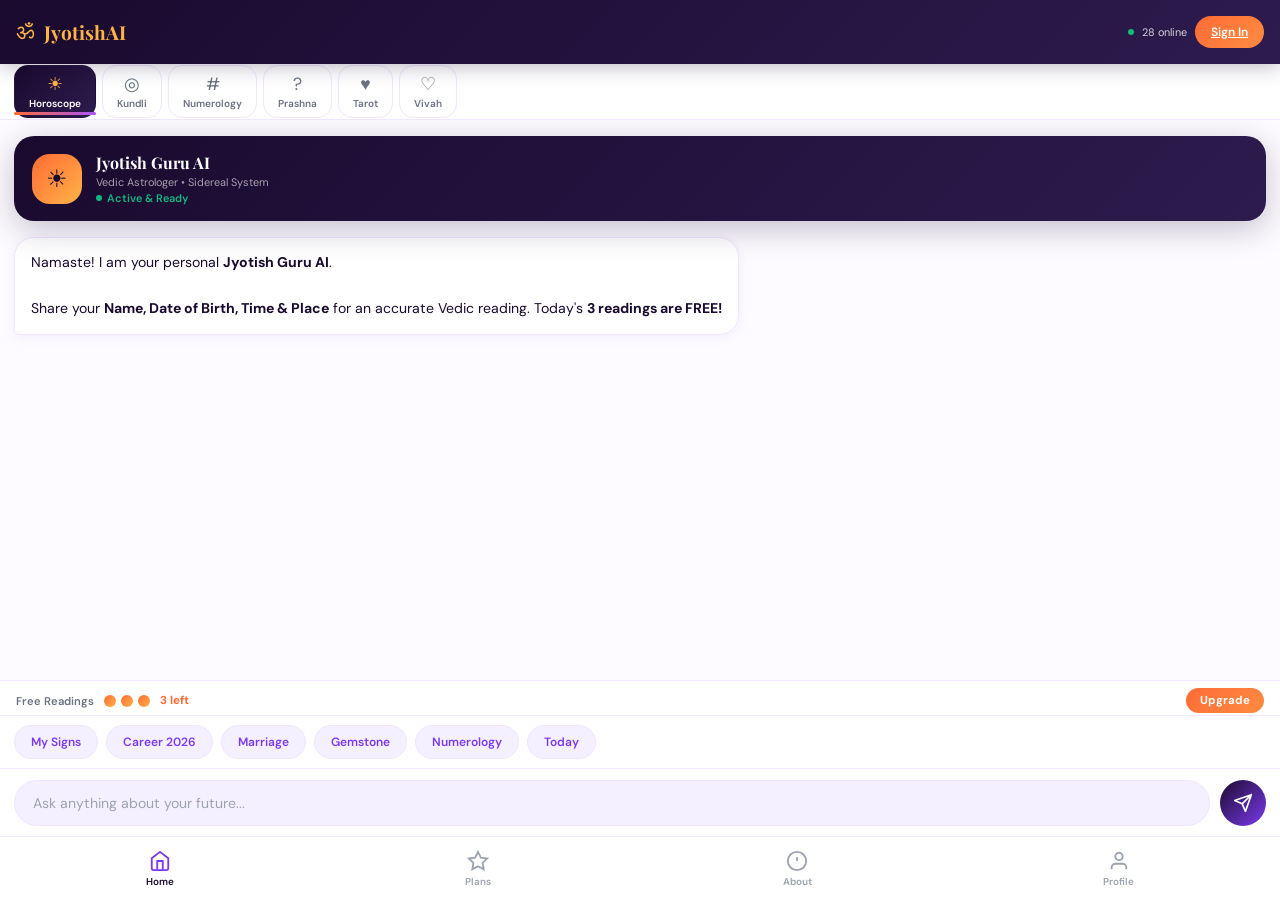
==== index.html @ c4729903 "Update index.html" ====
<!DOCTYPE html>
<html lang="en">
<head>
<meta charset="UTF-8">
<meta name="viewport" content="width=device-width,initial-scale=1.0,maximum-scale=1.0">
<title>JyotishAI - Your Personal Vedic Astrologer</title>
<link href="https://fonts.googleapis.com/css2?family=DM+Sans:wght@300;400;500;600&family=Playfair+Display:ital,wght@0,500;0,700;1,400&display=swap" rel="stylesheet">
<link rel="stylesheet" href="style.css?v=34">
</head>
<body>

<!-- TOP BAR -->
<header class="topbar">
  <div class="tb-left">
    <span class="tb-om">&#x950;</span><span class="tb-logo"><span class="tb-logo-main">Jyotish</span><span>AI</span></span>
  </div>
  <div class="tb-right">
    <div class="live-dot"></div>
    <span class="live-txt" id="lc">28 online</span>
    <a class="tb-login" id="loginBtn" href="login.html">Sign In</a>
    <div class="tb-user" id="userPill" onclick="showProfile()" style="display:none">
      <div class="tb-avatar" id="uav">R</div>
      <span class="tb-uname" id="unm">User</span>
    </div>
  </div>
</header>

<!-- CATEGORY TABS -->
<div class="cats" id="catBar">
  <button class="cat active" onclick="setCategory('horoscope',this)">
    <span class="cat-icon">&#9728;</span>
    <span>Horoscope</span>
  </button>
  <button class="cat" onclick="setCategory('kundli',this)">
    <span class="cat-icon">&#9678;</span>
    <span>Kundli</span>
  </button>
  <button class="cat" onclick="setCategory('numerology',this)">
    <span class="cat-icon">&#35;</span>
    <span>Numerology</span>
  </button>
  <button class="cat" onclick="setCategory('prashna',this)">
    <span class="cat-icon">&#63;</span>
    <span>Prashna</span>
  </button>
  <button class="cat" onclick="setCategory('tarot',this)">
    <span class="cat-icon">&#9829;</span>
    <span>Tarot</span>
  </button>
  <button class="cat" onclick="setCategory('vivah',this)">
    <span class="cat-icon">&#9825;</span>
    <span>Vivah</span>
  </button>
</div>

<!-- CHAT AREA -->
<main class="chat-main">
  <div class="msgs" id="ms">
    <!-- Welcome card -->
    <div class="welcome-card">
      <div class="wc-avatar">&#9728;</div>
      <div class="wc-content">
        <div class="wc-name">Jyotish Guru AI</div>
        <div class="wc-sub">Vedic Astrologer &bull; Sidereal System</div>
        <div class="wc-status"><span class="wc-dot"></span> Active & Ready</div>
      </div>
    </div>

    <div class="msg ai">
      <div class="msg-bubble">
        Namaste! I am your personal <strong>Jyotish Guru AI</strong>.<br><br>
        Share your <strong>Name, Date of Birth, Time & Place</strong> for an accurate Vedic reading. Today's <strong>3 readings are FREE!</strong>
      </div>
    </div>
  </div>

  <!-- FREE READINGS -->
  <div class="free-bar" id="fb" style="display:none">
    <span class="fb-label">Free Readings</span>
    <div class="fb-dots">
      <span class="fb-dot on" id="d1"></span>
      <span class="fb-dot on" id="d2"></span>
      <span class="fb-dot on" id="d3"></span>
    </div>
    <span class="fb-count" id="fc">3 left</span>
    <a href="plans.html" class="fb-upgrade">Upgrade</a>
  </div>
</main>

<!-- QUICK PROMPTS -->
<div class="qprompts" id="qp" style="display:none">
  <div class="qp-scroll">
    <button class="qp" onclick="qa('What is my Sun sign, Moon sign and Ascendant?')">My Signs</button>
    <button class="qp" onclick="qa('What is my career and job prediction for 2026?')">Career 2026</button>
    <button class="qp" onclick="qa('When will I get married? What is my marriage prediction?')">Marriage</button>
    <button class="qp" onclick="qa('What gemstone should I wear?')">Gemstone</button>
    <button class="qp" onclick="qa('Give me my numerology reading')">Numerology</button>
    <button class="qp" onclick="qa('What is today lucky for me?')">Today</button>
  </div>
</div>

<!-- INPUT -->
<!-- PDF FLOATING BUTTON - only for paid users -->
<div id="pdfFloating" style="display:none;position:fixed;bottom:calc(var(--nav-h) + var(--input-h) + 52px);right:16px;z-index:95">
  <button class="pdf-float-btn" onclick="generatePDF()">
    <span>&#128196;</span> Full Kundli PDF
  </button>
</div>

<div class="input-bar">
  <input class="chat-inp" id="ui" placeholder="Ask anything about your future..." disabled>
  <button class="send-btn" id="sb" onclick="sendMsg()" disabled>
    <svg width="20" height="20" viewBox="0 0 24 24" fill="none">
      <path d="M22 2L11 13M22 2L15 22L11 13M22 2L2 9L11 13" stroke="currentColor" stroke-width="2" stroke-linecap="round" stroke-linejoin="round"/>
    </svg>
  </button>
</div>

<!-- BOTTOM NAV -->
<nav class="bottom-nav">
  <a class="bn-item active" href="index.html">
    <svg width="22" height="22" viewBox="0 0 24 24" fill="none" stroke="currentColor" stroke-width="2"><path d="M3 9l9-7 9 7v11a2 2 0 01-2 2H5a2 2 0 01-2-2z"/><polyline points="9,22 9,12 15,12 15,22"/></svg>
    <span>Home</span>
  </a>
  <a class="bn-item" href="plans.html">
    <svg width="22" height="22" viewBox="0 0 24 24" fill="none" stroke="currentColor" stroke-width="2"><polygon points="12,2 15.09,8.26 22,9.27 17,14.14 18.18,21.02 12,17.77 5.82,21.02 7,14.14 2,9.27 8.91,8.26"/></svg>
    <span>Plans</span>
  </a>
  <a class="bn-item" href="about.html">
    <svg width="22" height="22" viewBox="0 0 24 24" fill="none" stroke="currentColor" stroke-width="2"><circle cx="12" cy="12" r="10"/><line x1="12" y1="8" x2="12" y2="12"/><line x1="12" y1="16" x2="12.01" y2="16"/></svg>
    <span>About</span>
  </a>
  <a class="bn-item" onclick="CU?showProfile():goLogin()">
    <svg width="22" height="22" viewBox="0 0 24 24" fill="none" stroke="currentColor" stroke-width="2"><path d="M20 21v-2a4 4 0 00-4-4H8a4 4 0 00-4 4v2"/><circle cx="12" cy="7" r="4"/></svg>
    <span>Profile</span>
  </a>
</nav>

<!-- PLANS SECTION (hidden by default) -->
<div class="section-overlay" id="plansSection">
  <div class="so-header">
    <button class="so-back" onclick="showSection('home')">&#8592; Back</button>
    <h2 class="so-title">Choose Your Plan</h2>
  </div>
  <div class="so-body">
    <div class="price-hero">
      <div class="ph-badge">SAVE 90%</div>
      <div class="ph-txt">Real astrologer charges <s>Rs 500-2000</s> per session</div>
      <div class="ph-sub">JyotishAI = Just Rs 6.60/day!</div>
    </div>
    <div class="plan-cards">
      <div class="plan-card">
        <div class="pc-name">Sadhak</div>
        <div class="pc-price">FREE</div>
        <div class="pc-desc">Start your cosmic journey</div>
        <ul class="pc-feats">
          <li>3 readings per day</li>
          <li>All Vedic topics</li>
          <li>Hindi & English</li>
        </ul>
        <button class="pc-btn outline" onclick="showSection('home')">Start Free</button>
      </div>
      <div class="plan-card featured">
        <div class="pc-tag">POPULAR</div>
        <div class="pc-name">Bhakt</div>
        <div class="pc-price">Rs 199 <span>/mo</span></div>
        <div class="pc-desc">Just Rs 6.60/day — unlimited!</div>
        <ul class="pc-feats">
          <li>Unlimited readings</li>
          <li>Full Kundli analysis</li>
          <li>Prashna Kundli</li>
          <li>Vivah Milan</li>
          <li>PDF reports</li>
        </ul>
        <button class="pc-btn" onclick="pay('Bhakt',199)">Get Bhakt</button>
      </div>

  </div>
</div>

<!-- ABOUT SECTION -->
<div class="section-overlay" id="aboutSection">
  <div class="so-header">
    <button class="so-back" onclick="showSection('home')">&#8592; Back</button>
    <h2 class="so-title">About JyotishAI</h2>
  </div>
  <div class="so-body">
    <div class="about-card">
      <div class="ac-icon">&#9728;</div>
      <h3>Ancient Wisdom, Modern AI</h3>
      <p>JyotishAI combines 5000+ years of Vedic astrology with advanced AI — giving you accurate, personalized readings instantly.</p>
    </div>
    <div class="about-feats">
      <div class="af-item"><span class="af-icon">&#9734;</span><span>Vedic Sidereal System</span></div>
      <div class="af-item"><span class="af-icon">&#9734;</span><span>Lahiri Ayanamsa</span></div>
      <div class="af-item"><span class="af-icon">&#9734;</span><span>Hindi & English</span></div>
      <div class="af-item"><span class="af-icon">&#9734;</span><span>Available 24/7</span></div>
      <div class="af-item"><span class="af-icon">&#9734;</span><span>All Vedic Topics</span></div>
      <div class="af-item"><span class="af-icon">&#9734;</span><span>Instant Responses</span></div>
    </div>
    <p class="about-note">JyotishAI is for spiritual guidance only. Always use your own judgment for major decisions.</p>
  </div>
</div>

<!-- UPGRADE OVERLAY -->
<div class="upg-overlay" id="ub" style="display:none">
  <div class="upg-card">
    <div class="upg-icon">&#9728;</div>
    <h3>3 Free Readings Used!</h3>
    <p>Upgrade to get unlimited readings for just Rs 6.60/day</p>
    <button class="pc-btn" onclick="showSection('plans');document.getElementById('ub').style.display='none'">See Plans</button>
    <button class="upg-skip" onclick="document.getElementById('ub').style.display='none'">Maybe Later</button>
  </div>
</div>

<!-- MODALS -->
<div class="ov" id="ovLogin" style="display:none">
  <div class="md">
    <button class="md-x" onclick="closeOv('login')">&#10005;</button>
    <div class="md-logo">&#9728;</div>
    <h2 class="md-title">Welcome Back</h2>
    <p class="md-sub">Sign in to your JyotishAI account</p>
    <div class="fg"><label class="fl">Email</label><input type="email" class="fi" id="lEmail" placeholder="your@email.com"></div>
    <div class="fg"><label class="fl">Password</label><input type="password" class="fi" id="lPass" placeholder="Enter password"></div>
    <div class="ferr" id="lErr" style="display:none"></div>
    <div class="fok" id="lOk" style="display:none"></div>
    <button class="md-btn" onclick="doLogin()">Sign In</button>
    <p class="md-sw">New here? <a onclick="switchOv('login','register')">Create account</a></p>
  </div>
</div>

<div class="ov" id="ovRegister" style="display:none">
  <div class="md">
    <button class="md-x" onclick="closeOv('register')">&#10005;</button>
    <div class="md-logo">&#10024;</div>
    <h2 class="md-title">Create Account</h2>
    <p class="md-sub">Free account — no credit card needed</p>
    <div class="fg"><label class="fl">Full Name</label><input type="text" class="fi" id="rName" placeholder="Your name"></div>
    <div class="fg"><label class="fl">Email</label><input type="email" class="fi" id="rEmail" placeholder="your@email.com"></div>
    <div class="fg"><label class="fl">Password (min 6)</label><input type="password" class="fi" id="rPass" placeholder="Create password"></div>
    <div class="fg"><label class="fl">Date of Birth</label><input type="date" class="fi" id="rDob"></div>
    <div class="fg"><label class="fl">Birth Time</label><input type="time" class="fi" id="rTime"></div>
    <div class="fg"><label class="fl">Birth Place</label><input type="text" class="fi" id="rPlace" placeholder="Chennai, Tamil Nadu"></div>
    <div class="ferr" id="rErr" style="display:none"></div>
    <div class="fok" id="rOk" style="display:none"></div>
    <button class="md-btn" onclick="doRegister()">Create Free Account</button>
    <p class="md-sw">Have account? <a onclick="switchOv('register','login')">Sign in</a></p>
  </div>
</div>

<div class="ov" id="ovProfile" style="display:none">
  <div class="md">
    <button class="md-x" onclick="closeOv('profile')">&#10005;</button>
    <div class="md-logo" id="pAvatar">R</div>
    <h2 class="md-title" id="pName">Namaste!</h2>
    <div class="p-plan-badge" id="pPlan">FREE</div>
    <div class="p-info">
      <div class="pi-row"><span class="pi-label">DOB</span><span id="pDob">-</span></div>
      <div class="pi-row"><span class="pi-label">Time</span><span id="pTime">-</span></div>
      <div class="pi-row"><span class="pi-label">Place</span><span id="pPlace">-</span></div>
    </div>
    <div class="p-readings">Today's readings: <strong id="pReadings">0/3</strong></div>
    <button class="md-btn" id="upgBtn" onclick="showSection('plans');closeOv('profile')">Upgrade Plan</button>
    <button class="md-btn outline" onclick="doLogout()">Sign Out</button>
  </div>
</div>

<script src="https://checkout.razorpay.com/v1/checkout.js"></script>
<script src="app.js?v=34"></script>
</body>
</html>
---- style.css ----
* { margin:0; padding:0; box-sizing:border-box; -webkit-tap-highlight-color:transparent; }
:root {
  --saffron: #FF6B35;
  --saffron2: #FF8C42;
  --gold: #FFB347;
  --deep: #1A0A2E;
  --deep2: #2D1B4E;
  --accent: #7C3AED;
  --accent2: #A855F7;
  --text: #1A0A2E;
  --text2: #6B7280;
  --text3: #9CA3AF;
  --border: #F0E6FF;
  --bg: #FDFBFF;
  --bg2: #F5F0FF;
  --success: #10B981;
  --nav-h: 64px;
  --top-h: 64px;
  --cat-h: 56px;
  --input-h: 68px;
}

html, body { height:100%; background:var(--bg); font-family:'DM Sans',sans-serif; color:var(--text); overflow:hidden; }

/* TOP BAR */
.topbar {
  position:fixed; top:0; left:0; right:0; height:var(--top-h);
  background:linear-gradient(135deg,var(--deep),var(--deep2));
  display:flex; align-items:center; justify-content:space-between;
  padding:0 16px; z-index:1000;
  box-shadow:0 2px 20px rgba(26,10,46,0.3);
}
.tb-left { display:flex; align-items:center; gap:10px; }
.tb-om { font-size:1.4rem; color:var(--gold); line-height:1; }
.tb-logo { font-family:'Playfair Display',serif; font-size:1.2rem; font-weight:700; }
.tb-logo span { color:var(--gold); }
.tb-logo-main { color:#fff; }
.tb-right { display:flex; align-items:center; gap:8px; }
.live-pill { display:flex; align-items:center; gap:5px; background:rgba(255,255,255,0.1); border:1px solid rgba(255,255,255,0.15); border-radius:20px; padding:5px 10px; }
.live-dot { width:6px; height:6px; border-radius:50%; background:var(--success); animation:pulse 2s infinite; }
.live-txt { font-size:0.68rem; color:rgba(255,255,255,0.8); }
@keyframes pulse { 0%,100%{opacity:1}50%{opacity:0.5} }
.tb-login { background:linear-gradient(135deg,var(--saffron),var(--saffron2)); color:#fff; border:none; padding:8px 16px; border-radius:20px; font-size:0.75rem; font-weight:600; cursor:pointer; font-family:'DM Sans',sans-serif; position:relative; z-index:1001; }
.tb-user { display:flex; align-items:center; gap:7px; cursor:pointer; }
.tb-avatar { width:34px; height:34px; border-radius:50%; background:linear-gradient(135deg,var(--saffron),var(--gold)); color:#fff; display:flex; align-items:center; justify-content:center; font-weight:700; font-size:0.88rem; }
.tb-uname { font-size:0.78rem; font-weight:500; color:rgba(255,255,255,0.9); }

/* CATEGORY TABS */
.cats {
  position:fixed; top:var(--top-h); left:0; right:0; height:var(--cat-h);
  background:#fff; border-bottom:1px solid var(--border);
  display:flex; align-items:center; gap:6px; padding:0 14px;
  overflow-x:auto; z-index:100; scrollbar-width:none;
}
.cats::-webkit-scrollbar { display:none; }
.cat { display:flex; flex-direction:column; align-items:center; gap:2px; padding:7px 14px; border:1.5px solid var(--border); background:#fff; cursor:pointer; border-radius:14px; min-width:fit-content; transition:all 0.2s; font-family:'DM Sans',sans-serif; }
.cat span:last-child { font-size:0.63rem; color:var(--text2); font-weight:600; }
.cat-icon { font-size:1.1rem; color:var(--text2); }
.cat.active { background:linear-gradient(135deg,var(--deep),var(--deep2)); border-color:transparent; }
.cat.active .cat-icon { color:var(--gold); }
.cat.active span:last-child { color:#fff; }
.cat-indicator { position:absolute; bottom:4px; height:3px; border-radius:3px; background:linear-gradient(90deg,var(--saffron),var(--accent2)); transition:all 0.3s ease; }

/* CHAT MAIN */
.chat-main {
  position:fixed;
  top:calc(var(--top-h) + var(--cat-h));
  bottom:calc(var(--nav-h) + var(--input-h) + 48px + 40px + 8px);
  left:0; right:0;
  overflow-y:auto; padding:16px 14px 8px;
  scrollbar-width:none; z-index:1;
}
.chat-main::-webkit-scrollbar { display:none; }

/* WELCOME CARD */
.welcome-card { display:flex; align-items:center; gap:14px; background:linear-gradient(135deg,var(--deep),var(--deep2)); border-radius:20px; padding:16px 18px; margin-bottom:16px; position:relative; overflow:hidden; box-shadow:0 8px 32px rgba(26,10,46,0.25); }
.wc-avatar { width:50px; height:50px; border-radius:18px; background:linear-gradient(135deg,var(--saffron),var(--gold)); display:flex; align-items:center; justify-content:center; font-size:1.5rem; flex-shrink:0; }
.wc-name { font-family:'Playfair Display',serif; font-size:1rem; font-weight:700; color:#fff; }
.wc-sub { font-size:0.68rem; color:rgba(255,255,255,0.6); margin:2px 0; }
.wc-status { display:flex; align-items:center; gap:5px; font-size:0.68rem; color:var(--success); font-weight:600; }
.wc-dot { width:6px; height:6px; border-radius:50%; background:var(--success); }

/* MESSAGES */
.msg { display:flex; gap:8px; margin-bottom:14px; animation:msgIn 0.3s ease; }
@keyframes msgIn { from{opacity:0;transform:translateY(8px)} to{opacity:1;transform:translateY(0)} }
.msg.user { flex-direction:row-reverse; }
.msg-bubble { border-radius:20px; border-bottom-left-radius:5px; padding:13px 16px; font-size:0.88rem; line-height:1.65; max-width:86%; background:#fff; border:1.5px solid var(--border); color:var(--text); box-shadow:0 2px 12px rgba(124,58,237,0.08); }
.msg.user .msg-bubble { background:linear-gradient(135deg,var(--deep),var(--deep2)); color:#fff; border-color:transparent; border-bottom-left-radius:20px; border-bottom-right-radius:5px; }
.msg.ai.new .msg-bubble { animation:bubbleGlow 1.5s ease forwards; }
@keyframes bubbleGlow { 0%{box-shadow:0 2px 12px rgba(124,58,237,0.08)} 30%{box-shadow:0 0 20px rgba(168,85,247,0.3)} 100%{box-shadow:0 2px 12px rgba(124,58,237,0.08)} }
.dot { display:inline-block; width:7px; height:7px; border-radius:50%; background:var(--accent2); margin:0 2px; animation:bounce 1.4s infinite; }
.dot:nth-child(2){animation-delay:0.2s} .dot:nth-child(3){animation-delay:0.4s}
@keyframes bounce{0%,100%{transform:translateY(0)}50%{transform:translateY(-6px)}}

/* FREE BAR */
.free-bar { position:fixed; bottom:calc(var(--nav-h) + var(--input-h) + 48px); left:0; right:0; background:#fff; border-top:1px solid var(--border); padding:8px 16px; height:40px; display:flex; align-items:center; gap:10px; z-index:90; }
.fb-label { font-size:0.7rem; color:var(--text2); font-weight:600; }
.fb-dots { display:flex; gap:5px; }
.fb-dot { width:12px; height:12px; border-radius:50%; background:linear-gradient(135deg,var(--saffron),var(--gold)); transition:all 0.3s; }
.fb-dot.off { background:var(--border); }
.fb-count { font-size:0.72rem; font-weight:700; color:var(--saffron); }
.fb-upgrade { margin-left:auto; font-size:0.72rem; font-weight:700; color:#fff; background:linear-gradient(135deg,var(--saffron),var(--saffron2)); padding:5px 14px; border-radius:14px; text-decoration:none; cursor:pointer; }

/* QUICK PROMPTS */
.qprompts { position:fixed; bottom:calc(var(--nav-h) + var(--input-h)); left:0; right:0; background:#fff; border-top:1px solid var(--border); padding:9px 0; z-index:90; }
.qp-scroll { display:flex; gap:8px; padding:0 14px; overflow-x:auto; scrollbar-width:none; }
.qp-scroll::-webkit-scrollbar { display:none; }
.qp { white-space:nowrap; background:var(--bg2); border:1.5px solid var(--border); border-radius:20px; padding:8px 16px; font-size:0.75rem; color:var(--accent); cursor:pointer; font-family:'DM Sans',sans-serif; font-weight:600; }

/* INPUT BAR */
.input-bar { position:fixed; bottom:var(--nav-h); left:0; right:0; height:var(--input-h); background:#fff; border-top:1px solid var(--border); display:flex; align-items:center; gap:10px; padding:0 14px; z-index:91; }
.chat-inp { flex:1; background:var(--bg2); border:1.5px solid var(--border); border-radius:24px; padding:13px 18px; font-size:0.88rem; outline:none; font-family:'DM Sans',sans-serif; color:var(--text); }
.chat-inp:focus { border-color:var(--accent2); background:#fff; }
.chat-inp::placeholder { color:var(--text3); }
.send-btn { width:46px; height:46px; border-radius:50%; background:linear-gradient(135deg,var(--deep),var(--accent)); border:none; cursor:pointer; display:flex; align-items:center; justify-content:center; color:#fff; flex-shrink:0; }
.send-btn:disabled { background:var(--border); cursor:not-allowed; }

/* BOTTOM NAV */
.bottom-nav { position:fixed; bottom:0; left:0; right:0; height:var(--nav-h); background:#fff; border-top:1px solid var(--border); display:flex; align-items:center; justify-content:space-around; z-index:999; padding-bottom:env(safe-area-inset-bottom); }
.bn-item { display:flex; flex-direction:column; align-items:center; gap:3px; cursor:pointer; padding:6px 20px; border-radius:12px; text-decoration:none; border:none; background:none; font-family:'DM Sans',sans-serif; position:relative; z-index:1000; }
.bn-item span { font-size:0.62rem; color:var(--text3); font-weight:600; }
.bn-item svg { color:var(--text3); }
.bn-item.active span { color:var(--deep); }
.bn-item.active svg { color:var(--accent); }

/* SECTION OVERLAYS */
.section-overlay { position:fixed; inset:0; background:var(--bg); z-index:500; overflow-y:auto; padding-bottom:80px; display:none; }
.section-overlay.visible { display:block; }
.so-header { display:flex; align-items:center; gap:12px; padding:16px; background:linear-gradient(135deg,var(--deep),var(--deep2)); position:sticky; top:0; z-index:1; }
.so-back { background:rgba(255,255,255,0.2); border:none; font-size:0.88rem; cursor:pointer; color:#fff; font-family:'DM Sans',sans-serif; font-weight:600; padding:8px 16px; border-radius:20px; }
.so-title { font-family:'Playfair Display',serif; font-size:1.2rem; font-weight:700; color:#fff; }
.so-body { padding:20px 16px; }

/* PLANS */
.price-hero { background:linear-gradient(135deg,var(--deep),var(--deep2)); border-radius:20px; padding:24px; margin-bottom:20px; color:#fff; text-align:center; }
.ph-badge { background:linear-gradient(135deg,var(--saffron),var(--gold)); display:inline-block; padding:5px 16px; border-radius:20px; font-size:0.72rem; font-weight:800; letter-spacing:1.5px; margin-bottom:10px; }
.ph-txt { font-size:0.85rem; opacity:0.7; margin-bottom:6px; }
.ph-sub { font-family:'Playfair Display',serif; font-size:1.3rem; font-weight:700; color:var(--gold); }
.plan-cards { display:flex; flex-direction:column; gap:16px; }
.plan-card { background:#fff; border:1.5px solid var(--border); border-radius:20px; padding:22px; position:relative; }
.plan-card.featured { border-color:var(--accent2); background:linear-gradient(135deg,#FAF5FF,#fff); }
.pc-tag { position:absolute; top:-13px; left:50%; transform:translateX(-50%); background:linear-gradient(135deg,var(--accent),var(--accent2)); color:#fff; font-size:0.65rem; font-weight:800; letter-spacing:2px; padding:5px 16px; border-radius:20px; white-space:nowrap; }
.pc-name { font-family:'Playfair Display',serif; font-size:1.15rem; font-weight:700; margin-bottom:4px; }
.pc-price { font-size:2rem; font-weight:800; color:var(--saffron); margin-bottom:4px; }
.pc-price span { font-size:0.9rem; color:var(--text2); font-weight:400; }
.pc-desc { font-size:0.78rem; color:var(--text2); margin-bottom:16px; font-style:italic; }
.pc-feats { list-style:none; margin-bottom:18px; }
.pc-feats li { font-size:0.82rem; padding:6px 0; border-bottom:1px solid var(--border); display:flex; align-items:center; gap:10px; }
.pc-feats li::before { content:"✦"; color:var(--saffron); font-size:0.7rem; }
.pc-btn { width:100%; background:linear-gradient(135deg,var(--deep),var(--accent)); color:#fff; border:none; padding:14px; border-radius:14px; font-size:0.9rem; font-weight:700; cursor:pointer; font-family:'DM Sans',sans-serif; }
.pc-btn.outline { background:#fff; color:var(--accent); border:2px solid var(--accent2); }

/* ABOUT */
.about-card { text-align:center; padding:24px 0; border-bottom:1px solid var(--border); margin-bottom:20px; }
.ac-icon { font-size:3rem; margin-bottom:12px; }
.about-card h3 { font-family:'Playfair Display',serif; font-size:1.15rem; margin-bottom:10px; }
.about-card p { font-size:0.85rem; color:var(--text2); line-height:1.8; }
.about-feats { display:grid; grid-template-columns:1fr 1fr; gap:10px; margin-bottom:20px; }
.af-item { display:flex; align-items:center; gap:8px; font-size:0.82rem; background:var(--bg2); padding:12px; border-radius:14px; border:1px solid var(--border); }
.af-icon { color:var(--saffron); }
.about-note { font-size:0.75rem; color:var(--text3); text-align:center; font-style:italic; line-height:1.7; padding:16px; background:var(--bg2); border-radius:14px; }

/* UPGRADE OVERLAY */
.upg-overlay { position:fixed; inset:0; background:rgba(26,10,46,0.7); backdrop-filter:blur(8px); z-index:600; display:none; align-items:center; justify-content:center; padding:20px; }
.upg-card { background:#fff; border-radius:24px; padding:32px 24px; text-align:center; max-width:340px; width:100%; }
.upg-icon { font-size:2.5rem; margin-bottom:12px; }
.upg-card h3 { font-family:'Playfair Display',serif; font-size:1.3rem; margin-bottom:8px; }
.upg-card p { font-size:0.85rem; color:var(--text2); margin-bottom:20px; line-height:1.6; }
.upg-skip { background:none; border:none; color:var(--text3); font-size:0.82rem; cursor:pointer; margin-top:12px; font-family:'DM Sans',sans-serif; display:block; width:100%; }

/* MODALS */
.ov { position:fixed; inset:0; background:rgba(26,10,46,0.6); backdrop-filter:blur(8px); z-index:2000; display:none; align-items:flex-end; justify-content:center; }
.md { background:#fff; border-radius:24px 24px 0 0; width:100%; max-width:480px; padding:28px 22px 40px; position:relative; animation:slideUp 0.3s ease; max-height:92vh; overflow-y:auto; }
@keyframes slideUp { from{transform:translateY(100%)} to{transform:translateY(0)} }
.md::before { content:''; display:block; width:40px; height:4px; background:var(--border); border-radius:2px; margin:0 auto 20px; }
.md-x { position:absolute; top:20px; right:18px; background:var(--bg2); border:none; width:32px; height:32px; border-radius:50%; cursor:pointer; font-size:0.8rem; color:var(--text2); display:flex; align-items:center; justify-content:center; }
.md-logo { font-size:2.5rem; text-align:center; margin-bottom:10px; }
.md-title { font-family:'Playfair Display',serif; font-size:1.5rem; font-weight:700; text-align:center; margin-bottom:4px; color:var(--deep); }
.md-sub { font-size:0.8rem; color:var(--text2); text-align:center; margin-bottom:22px; }
.fg { margin-bottom:14px; }
.fl { font-size:0.7rem; font-weight:700; color:var(--text2); display:block; margin-bottom:6px; text-transform:uppercase; letter-spacing:0.8px; }
.fi { width:100%; background:var(--bg2); border:1.5px solid var(--border); border-radius:14px; padding:13px 16px; font-size:0.88rem; color:var(--text); outline:none; font-family:'DM Sans',sans-serif; }
.fi:focus { border-color:var(--accent2); background:#fff; }
.fi::placeholder { color:var(--text3); }
.ferr { font-size:0.78rem; color:#EF4444; background:#FEF2F2; border:1px solid #FCA5A5; border-radius:10px; padding:10px 14px; margin-top:8px; }
.fok { font-size:0.78rem; color:#16A34A; background:#F0FDF4; border:1px solid #86EFAC; border-radius:10px; padding:10px 14px; margin-top:8px; text-align:center; font-weight:600; }
.md-btn { width:100%; background:linear-gradient(135deg,var(--deep),var(--accent)); color:#fff; border:none; padding:15px; border-radius:14px; font-size:0.9rem; font-weight:700; cursor:pointer; font-family:'DM Sans',sans-serif; margin-top:10px; }
.md-btn.outline { background:#fff; color:var(--accent); border:2px solid var(--accent2); }
.md-sw { text-align:center; margin-top:16px; font-size:0.82rem; color:var(--text2); }
.md-sw a { color:var(--accent); cursor:pointer; font-weight:700; }
.p-plan-badge { display:inline-block; background:linear-gradient(135deg,var(--saffron),var(--gold)); color:#fff; font-size:0.7rem; font-weight:800; padding:5px 16px; border-radius:20px; margin:0 auto 16px; text-align:center; }
.p-info { background:var(--bg2); border-radius:16px; padding:16px; margin-bottom:14px; border:1px solid var(--border); }
.pi-row { display:flex; justify-content:space-between; padding:7px 0; border-bottom:1px solid var(--border); font-size:0.83rem; }
.pi-row:last-child { border-bottom:none; }
.pi-label { color:var(--text2); font-weight:600; font-size:0.72rem; text-transform:uppercase; }
.p-readings { text-align:center; font-size:0.82rem; color:var(--text2); margin-bottom:16px; background:var(--bg2); padding:12px; border-radius:14px; }

/* PDF BUTTON */
.pdf-float-btn { background:linear-gradient(135deg,var(--deep),var(--accent)); color:#fff; border:none; border-radius:24px; padding:10px 18px; font-size:0.75rem; font-weight:700; cursor:pointer; font-family:'DM Sans',sans-serif; box-shadow:0 4px 16px rgba(26,10,46,0.3); display:flex; align-items:center; gap:6px; white-space:nowrap; }

/* SHOOTING STARS */
.shooting-star { position:fixed; top:0; left:0; width:3px; height:3px; border-radius:50%; background:#fff; pointer-events:none !important; z-index:-1; }
.shooting-star::after { content:''; position:absolute; top:50%; right:0; transform:translateY(-50%); width:80px; height:1.5px; background:linear-gradient(90deg,rgba(255,255,255,0),rgba(255,179,71,0.8)); border-radius:2px; }
.shooting-star.s1{animation:shoot1 4s linear 0.5s infinite}
.shooting-star.s2{animation:shoot2 5s linear 2s infinite}
.shooting-star.s3{animation:shoot3 3.5s linear 1s infinite}
.shooting-star.s4{animation:shoot4 6s linear 3s infinite}
.shooting-star.s5{animation:shoot5 4.5s linear 0s infinite}
@keyframes shoot1{0%{transform:translate(-10px,-10px) rotate(35deg);opacity:1}70%{opacity:1}100%{transform:translate(110vw,60vh) rotate(35deg);opacity:0}}
@keyframes shoot2{0%{transform:translate(20vw,-10px) rotate(45deg);opacity:1}70%{opacity:1}100%{transform:translate(120vw,80vh) rotate(45deg);opacity:0}}
@keyframes shoot3{0%{transform:translate(40vw,-10px) rotate(30deg);opacity:1}70%{opacity:1}100%{transform:translate(110vw,50vh) rotate(30deg);opacity:0}}
@keyframes shoot4{0%{transform:translate(-10px,10vh) rotate(25deg);opacity:1}70%{opacity:1}100%{transform:translate(110vw,70vh) rotate(25deg);opacity:0}}
@keyframes shoot5{0%{transform:translate(60vw,-10px) rotate(40deg);opacity:1}70%{opacity:1}100%{transform:translate(120vw,60vh) rotate(40deg);opacity:0}}

/* TWINKLING STARS */
.twinkle-star { position:fixed; border-radius:50%; pointer-events:none !important; z-index:-1; animation:twinkle var(--td,3s) ease-in-out var(--tdelay,0s) infinite; }
@keyframes twinkle{0%,100%{opacity:0.2;transform:scale(1)}50%{opacity:0.9;transform:scale(1.5)}}

/* AURORA */
.aurora { position:fixed; inset:0; z-index:-2; pointer-events:none !important; overflow:hidden; }
.aurora-band { position:absolute; left:-50%; width:200%; border-radius:50%; filter:blur(60px); opacity:0; animation:aurora-wave var(--ad,8s) ease-in-out var(--adl,0s) infinite; }
.aurora-band:nth-child(1){top:-20%;height:40%;background:linear-gradient(180deg,transparent 0%,rgba(124,58,237,0.12) 40%,rgba(6,182,212,0.08) 70%,transparent 100%);--ad:10s;--adl:0s}
.aurora-band:nth-child(2){top:-10%;height:35%;background:linear-gradient(180deg,transparent 0%,rgba(255,107,53,0.07) 40%,rgba(168,85,247,0.1) 70%,transparent 100%);--ad:13s;--adl:2s}
.aurora-band:nth-child(3){top:-5%;height:30%;background:linear-gradient(180deg,transparent 0%,rgba(6,182,212,0.08) 40%,rgba(124,58,237,0.06) 70%,transparent 100%);--ad:9s;--adl:4s}
@keyframes aurora-wave{0%{opacity:0;transform:translateX(-10%) scaleY(1)}25%{opacity:1;transform:translateX(5%) scaleY(1.2)}50%{opacity:0.7;transform:translateX(-5%) scaleY(0.9)}75%{opacity:1;transform:translateX(8%) scaleY(1.1)}100%{opacity:0;transform:translateX(-10%) scaleY(1)}}

/* CONSTELLATION */
.constellation { position:fixed; inset:0; z-index:-1; pointer-events:none !important; }
.c-particle { position:absolute; border-radius:50%; background:rgba(255,255,255,0.7); box-shadow:0 0 4px rgba(255,179,71,0.5); animation:c-pulse var(--cp,3s) ease-in-out var(--cpl,0s) infinite; pointer-events:none !important; }
@keyframes c-pulse{0%,100%{opacity:0.2;transform:scale(1)}50%{opacity:0.9;transform:scale(1.5)}}
.c-line { position:absolute; background:linear-gradient(90deg,transparent,rgba(255,179,71,0.2),transparent); height:1px; transform-origin:left center; animation:c-fade 4s ease-in-out infinite; pointer-events:none !important; }
@keyframes c-fade{0%,100%{opacity:0}50%{opacity:1}}

/* OM SYMBOL */
.om-bg { position:fixed; bottom:80px; right:-20px; z-index:-1; pointer-events:none !important; font-size:180px; line-height:1; color:rgba(124,58,237,0.04); font-family:'Playfair Display',serif; animation:om-breathe 6s ease-in-out infinite; user-select:none; }
@keyframes om-breathe{0%,100%{opacity:1;transform:scale(1) rotate(-5deg)}50%{opacity:0.6;transform:scale(1.05) rotate(5deg)}}

/* RIPPLE */
.ripple { position:absolute; border-radius:50%; background:rgba(255,255,255,0.3); transform:scale(0); animation:ripple 0.6s linear; pointer-events:none; }
@keyframes ripple{to{transform:scale(4);opacity:0}}
.md-btn, .pc-btn, .tb-login { position:relative; overflow:hidden; }
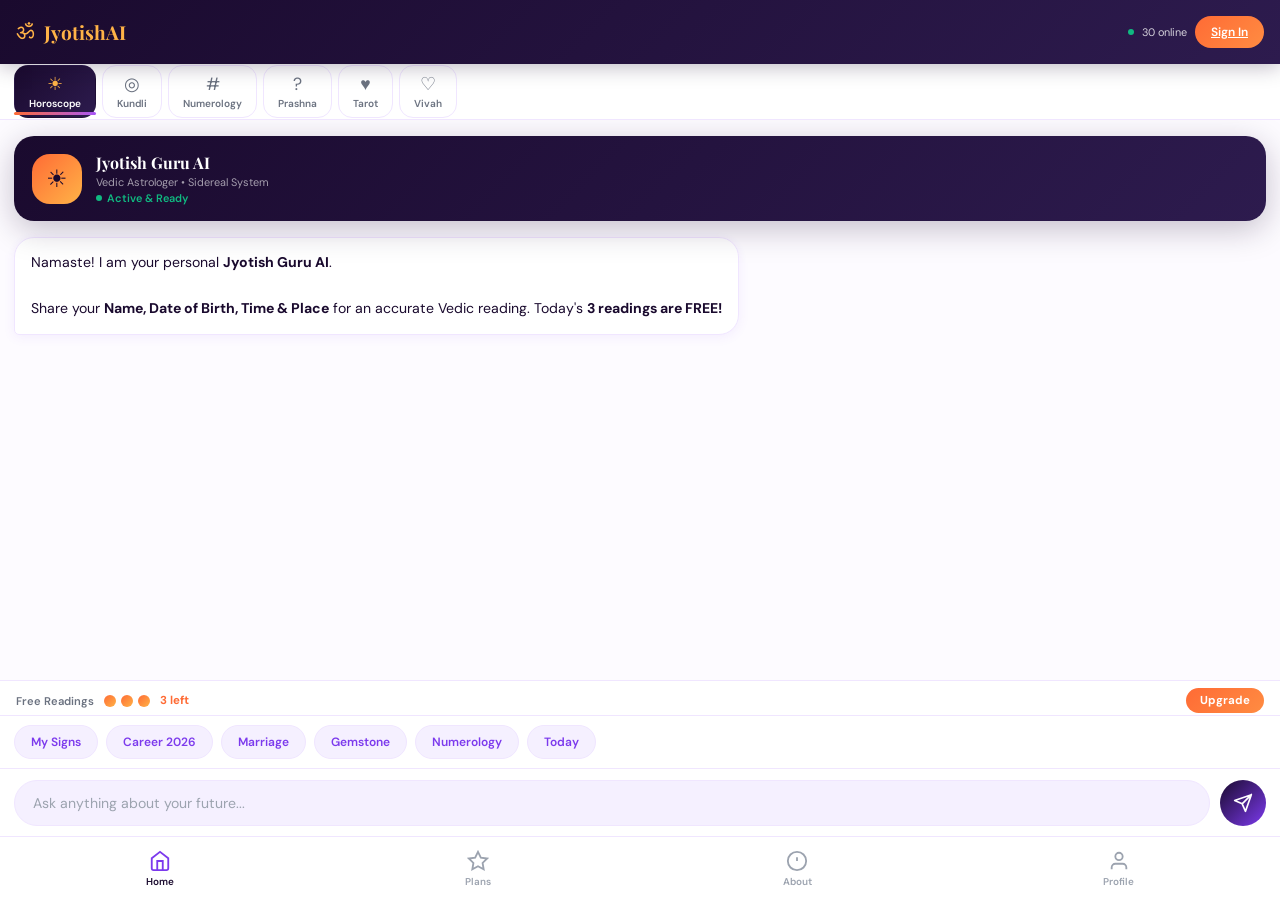
==== commit 94c4c330: "Update index.html" ====
--- a/index.html
+++ b/index.html
@@ -5,7 +5,7 @@
 <meta name="viewport" content="width=device-width,initial-scale=1.0,maximum-scale=1.0">
 <title>JyotishAI - Your Personal Vedic Astrologer</title>
 <link href="https://fonts.googleapis.com/css2?family=DM+Sans:wght@300;400;500;600&family=Playfair+Display:ital,wght@0,500;0,700;1,400&display=swap" rel="stylesheet">
-<link rel="stylesheet" href="style.css?v=34">
+<link rel="stylesheet" href="style.css?v=35">
 </head>
 <body>
 
@@ -130,7 +130,7 @@
     <svg width="22" height="22" viewBox="0 0 24 24" fill="none" stroke="currentColor" stroke-width="2"><circle cx="12" cy="12" r="10"/><line x1="12" y1="8" x2="12" y2="12"/><line x1="12" y1="16" x2="12.01" y2="16"/></svg>
     <span>About</span>
   </a>
-  <a class="bn-item" onclick="CU?showProfile():goLogin()">
+  <a class="bn-item" href="profile.html">
     <svg width="22" height="22" viewBox="0 0 24 24" fill="none" stroke="currentColor" stroke-width="2"><path d="M20 21v-2a4 4 0 00-4-4H8a4 4 0 00-4 4v2"/><circle cx="12" cy="7" r="4"/></svg>
     <span>Profile</span>
   </a>
@@ -266,6 +266,6 @@
 </div>
 
 <script src="https://checkout.razorpay.com/v1/checkout.js"></script>
-<script src="app.js?v=34"></script>
+<script src="app.js?v=35"></script>
 </body>
 </html>
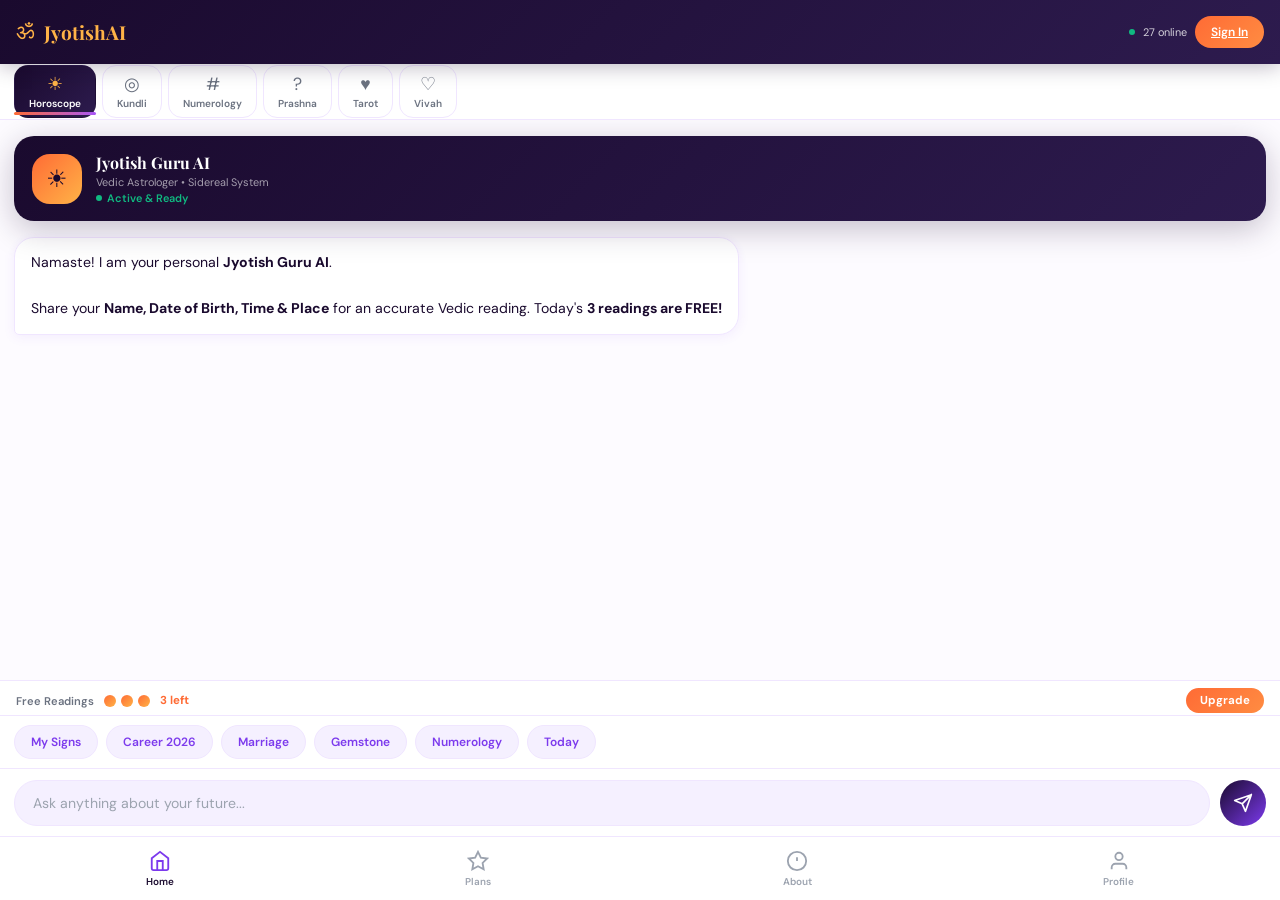
==== commit 0a812232: "Update index.html" ====
--- a/index.html
+++ b/index.html
@@ -266,6 +266,6 @@
 </div>
 
 <script src="https://checkout.razorpay.com/v1/checkout.js"></script>
-<script src="app.js?v=35"></script>
+<script src="app.js?v=36"></script>
 </body>
 </html>
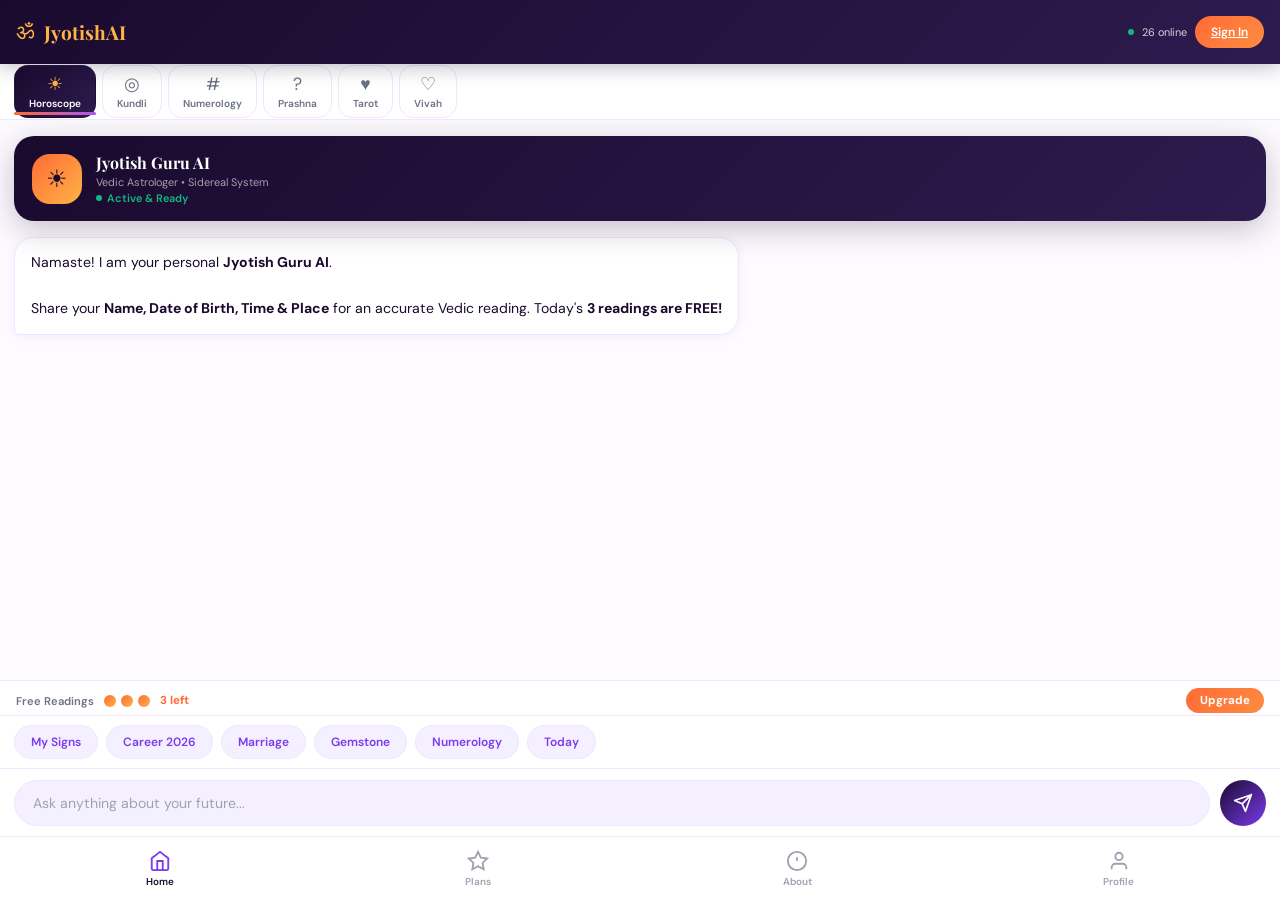
==== commit ecb01abe: "Update index.html" ====
--- a/index.html
+++ b/index.html
@@ -266,6 +266,6 @@
 </div>
 
 <script src="https://checkout.razorpay.com/v1/checkout.js"></script>
-<script src="app.js?v=36"></script>
+<script src="app.js?v=37"></script>
 </body>
 </html>
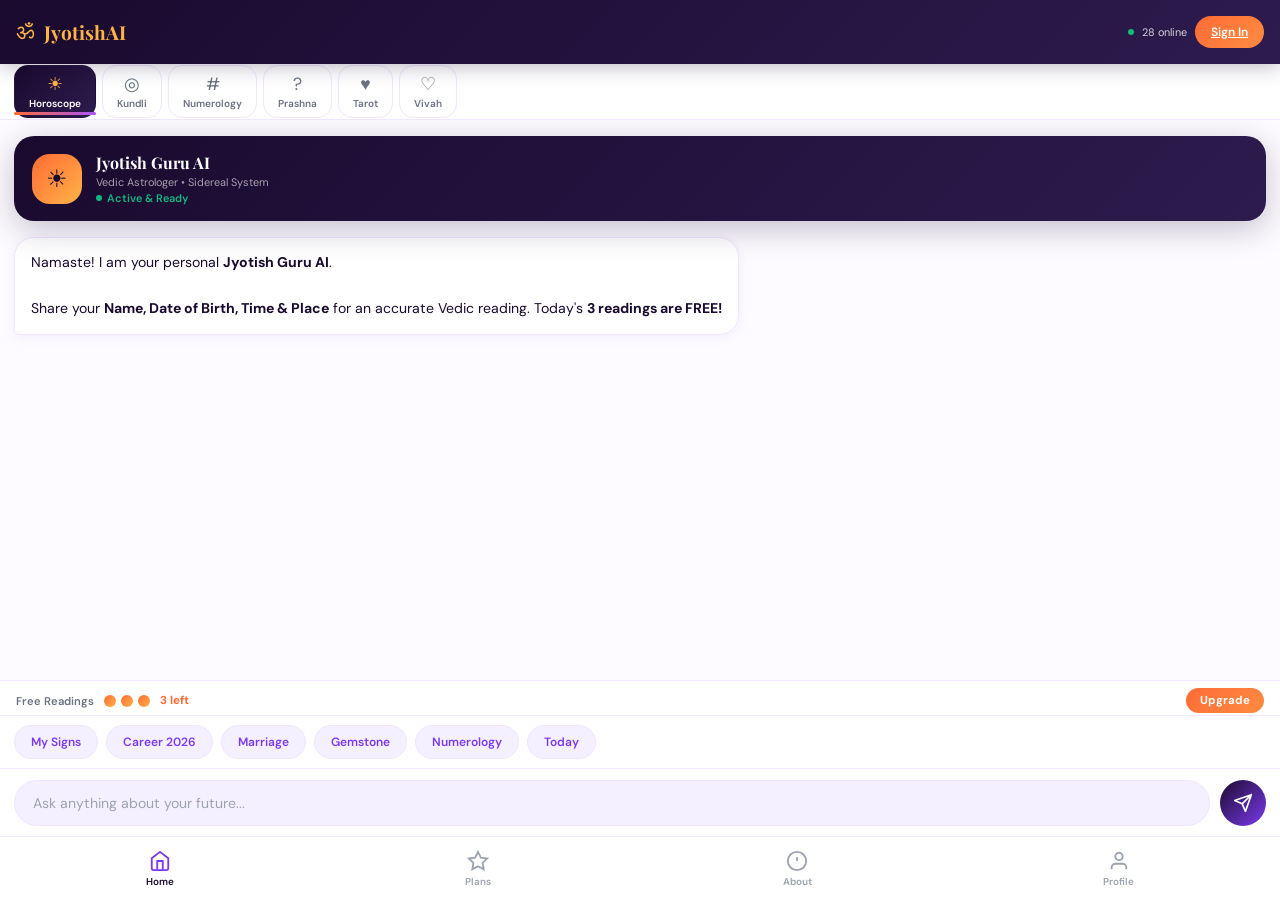
==== commit cab428e9: "Update index.html" ====
--- a/index.html
+++ b/index.html
@@ -266,6 +266,6 @@
 </div>
 
 <script src="https://checkout.razorpay.com/v1/checkout.js"></script>
-<script src="app.js?v=37"></script>
+<script src="app.js?v=38"></script>
 </body>
 </html>
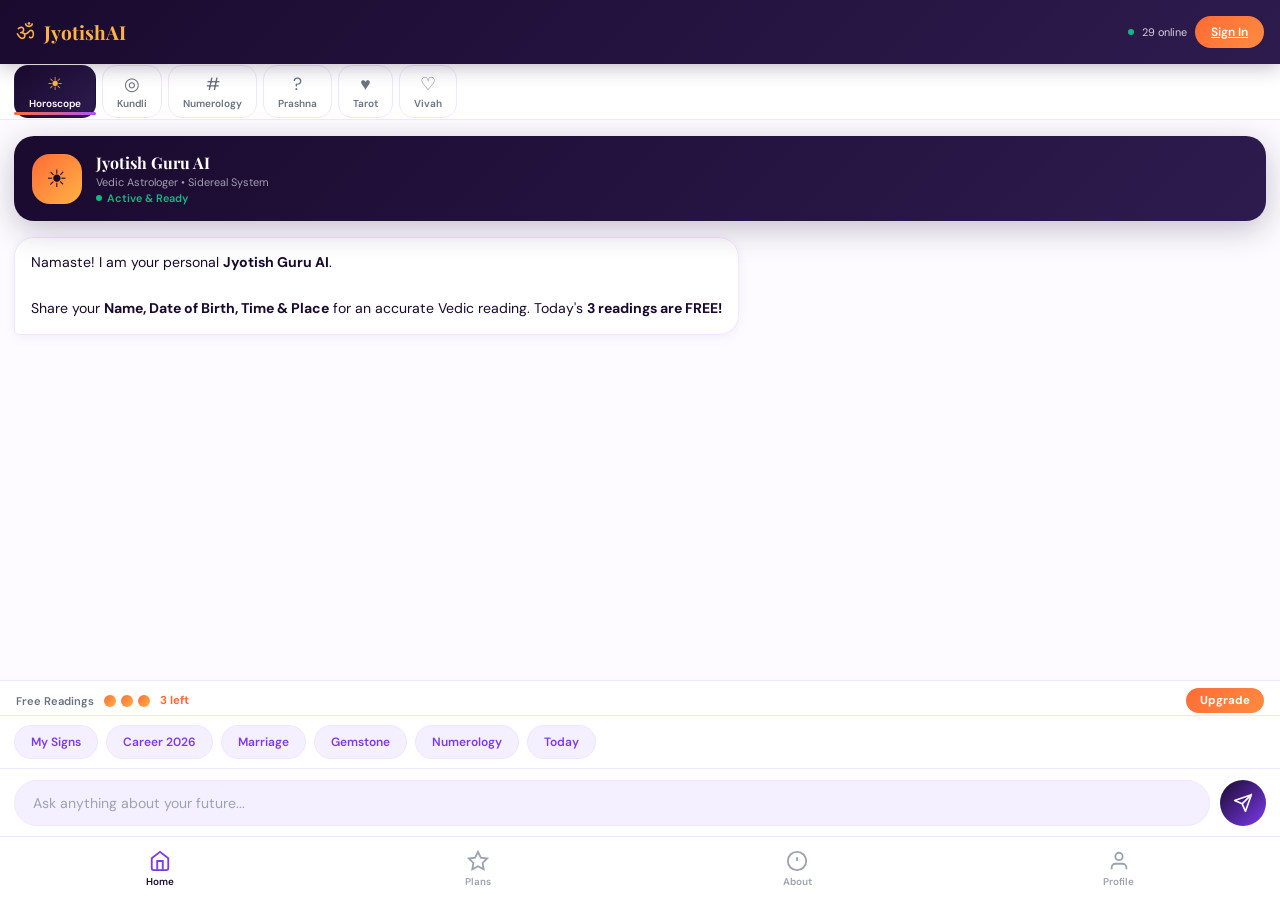
==== commit 43090ec4: "Update index.html" ====
--- a/index.html
+++ b/index.html
@@ -266,6 +266,6 @@
 </div>
 
 <script src="https://checkout.razorpay.com/v1/checkout.js"></script>
-<script src="app.js?v=38"></script>
+<script src="app.js?v=39"></script>
 </body>
 </html>
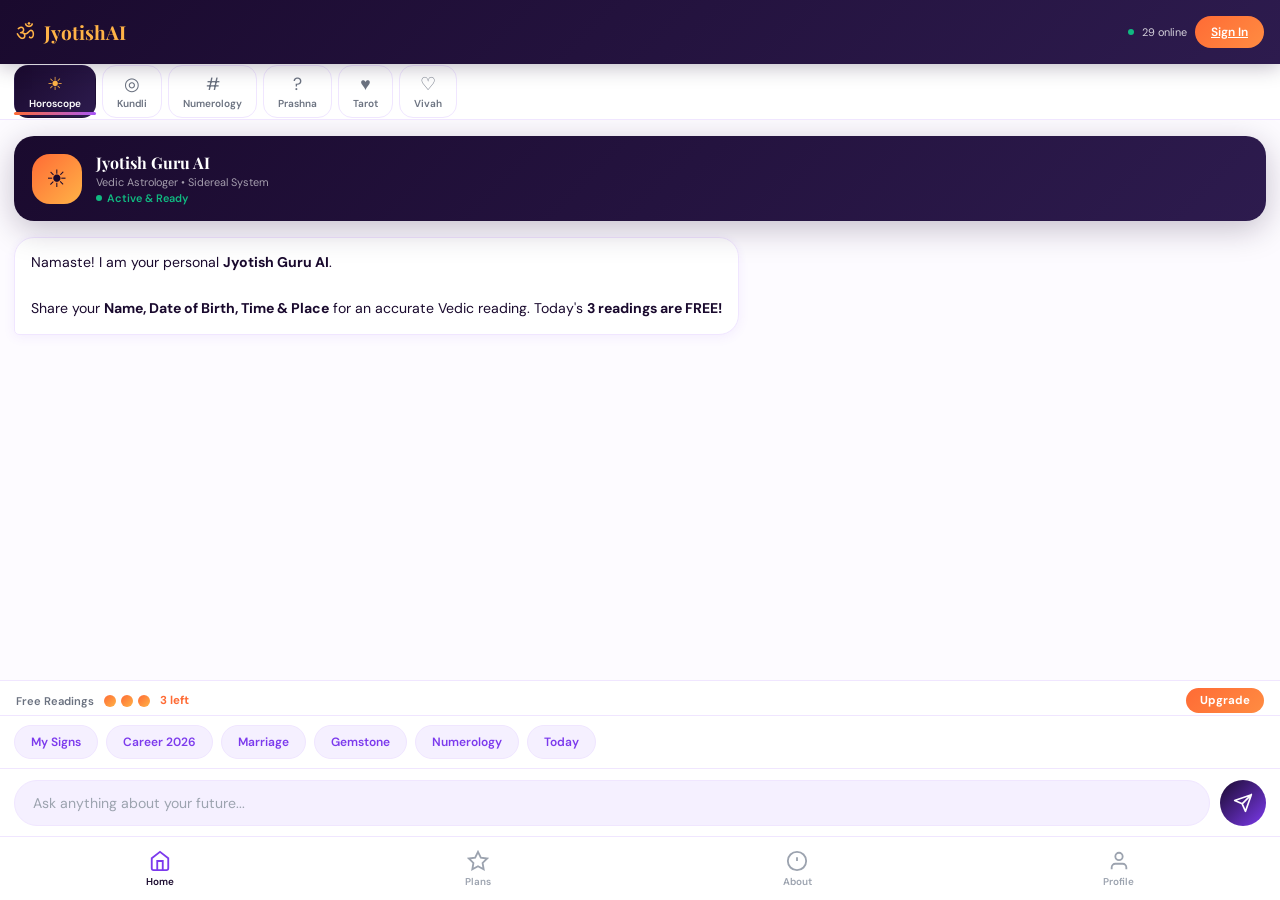
==== commit bbc69c73: "Update index.html" ====
--- a/index.html
+++ b/index.html
@@ -266,6 +266,6 @@
 </div>
 
 <script src="https://checkout.razorpay.com/v1/checkout.js"></script>
-<script src="app.js?v=39"></script>
+<script src="app.js?v=40"></script>
 </body>
 </html>
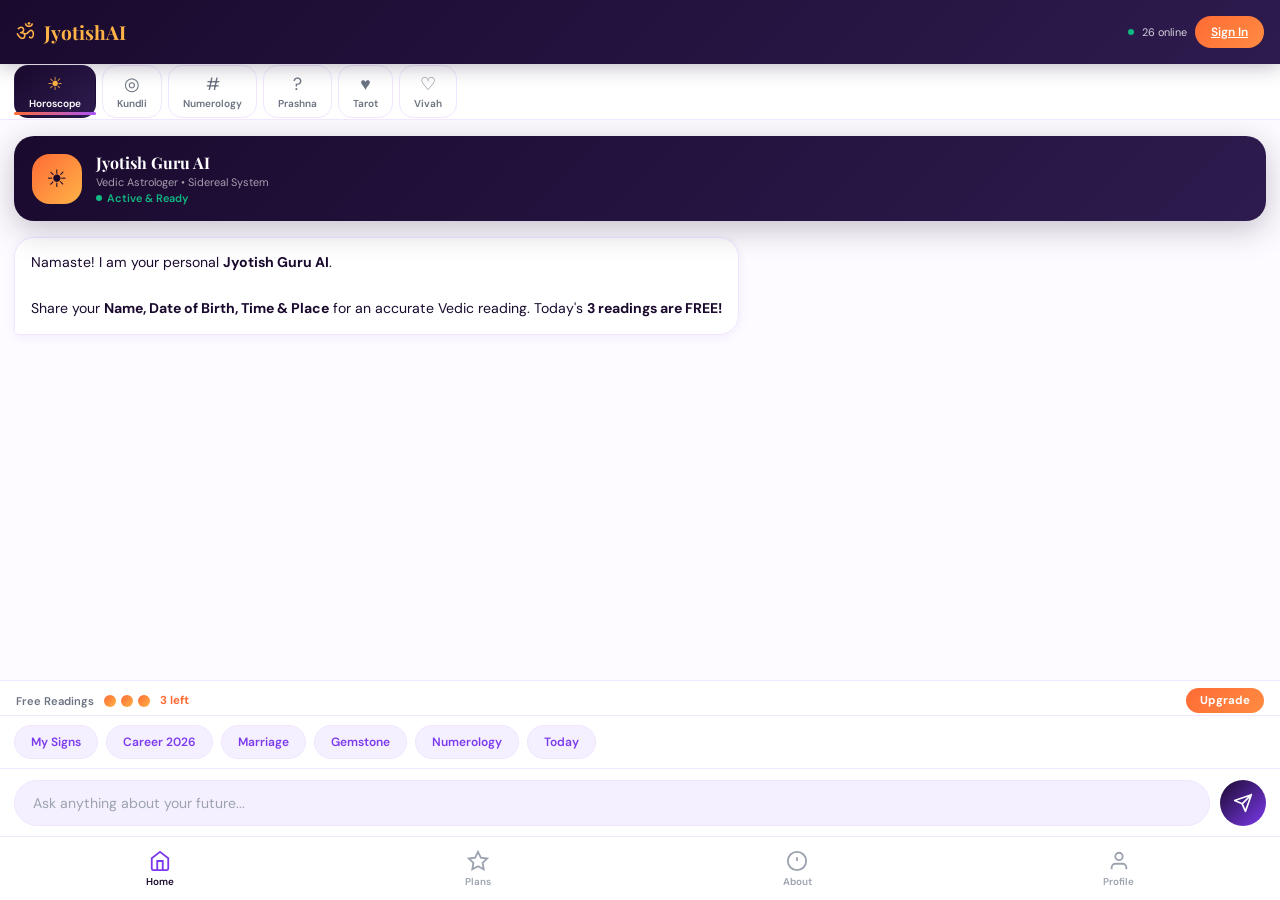
==== commit 257a4e4a: "Update index.html" ====
--- a/index.html
+++ b/index.html
@@ -266,6 +266,6 @@
 </div>
 
 <script src="https://checkout.razorpay.com/v1/checkout.js"></script>
-<script src="app.js?v=40"></script>
+<script src="app.js?v=41"></script>
 </body>
 </html>
